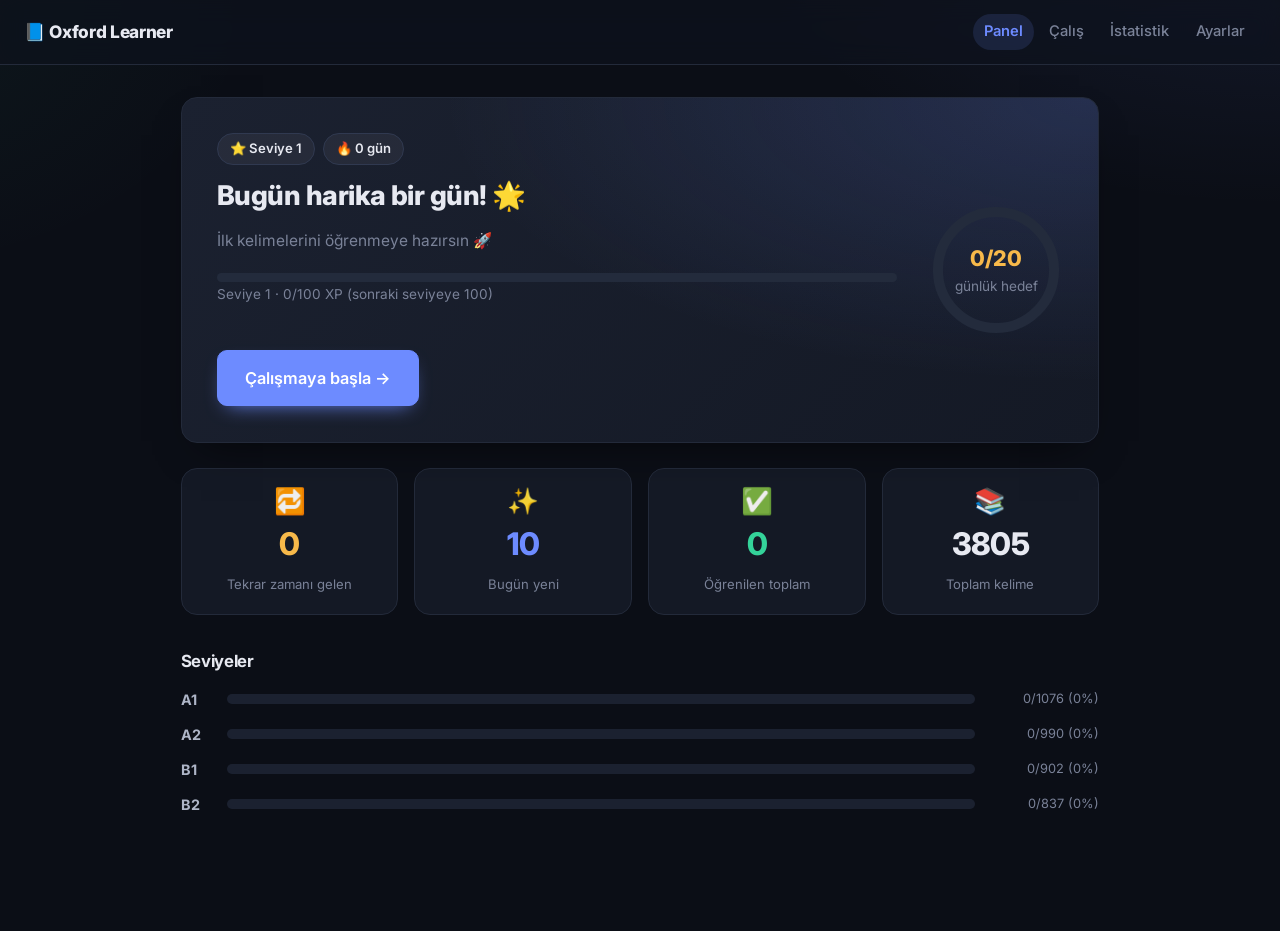
==== index.html @ 9ecc80e0 "Cohesive professional redesign (refined dark, modern minimal) - Unified design system: design tokens" ====
<!DOCTYPE html>
<html lang="tr">
<head>
  <meta charset="UTF-8" />
  <meta name="viewport" content="width=device-width, initial-scale=1.0" />
  <title>Oxford Learner — Dashboard</title>
  <link rel="preconnect" href="https://fonts.googleapis.com" />
  <link rel="preconnect" href="https://fonts.gstatic.com" crossorigin />
  <link href="https://fonts.googleapis.com/css2?family=Inter:wght@400;500;600;700;800&display=swap" rel="stylesheet" />
  <link rel="stylesheet" href="css/style.css" />
</head>
<body>
  <header class="topbar">
    <div class="brand">📘 Oxford Learner</div>
    <nav class="nav">
      <a href="index.html" class="active">Panel</a>
      <a href="study.html">Çalış</a>
      <a href="stats.html">İstatistik</a>
      <a href="settings.html">Ayarlar</a>
    </nav>
  </header>

  <main class="container">
    <section class="hero">
      <div class="hero-main">
        <div class="hero-chips">
          <span id="hero-level" class="hero-chip">⭐ Seviye 1</span>
          <span id="hero-streak" class="hero-chip">🔥 0 gün</span>
        </div>
        <h1 id="hero-title">Bugün harika bir gün! 🌟</h1>
        <p id="hero-sub" class="muted">Yükleniyor…</p>
        <div class="hero-xp">
          <div class="hero-xp-bar"><div id="hero-xp-fill" class="hero-xp-fill"></div></div>
          <span id="hero-xp-text" class="muted small"></span>
        </div>
        <a href="study.html" class="btn btn-primary btn-lg">Çalışmaya başla →</a>
      </div>

      <div class="hero-ring" title="Günlük hedef">
        <svg viewBox="0 0 120 120" class="ring-svg">
          <circle class="ring-bg" cx="60" cy="60" r="52"></circle>
          <circle id="ring-fg" class="ring-fg" cx="60" cy="60" r="52"></circle>
        </svg>
        <div class="ring-label">
          <span id="ring-pct">0%</span>
          <span class="muted small">günlük hedef</span>
        </div>
      </div>
    </section>

    <section class="cards">
      <div class="card stat">
        <div class="stat-icon">🔁</div>
        <div class="stat-num" id="due-count">–</div>
        <div class="stat-label">Tekrar zamanı gelen</div>
      </div>
      <div class="card stat">
        <div class="stat-icon">✨</div>
        <div class="stat-num" id="new-count">–</div>
        <div class="stat-label">Bugün yeni</div>
      </div>
      <div class="card stat">
        <div class="stat-icon">✅</div>
        <div class="stat-num" id="learned-count">–</div>
        <div class="stat-label">Öğrenilen toplam</div>
      </div>
      <div class="card stat">
        <div class="stat-icon">📚</div>
        <div class="stat-num" id="total-count">–</div>
        <div class="stat-label">Toplam kelime</div>
      </div>
    </section>

    <section class="levels">
      <h2>Seviyeler</h2>
      <div id="level-bars" class="level-bars"></div>
    </section>
  </main>

  <script src="js/storage.js"></script>
  <script src="js/sm2.js"></script>
  <script src="js/game.js"></script>
  <script src="js/app.js"></script>
  <script>
    document.addEventListener('DOMContentLoaded', () => App.initDashboard());
  </script>
</body>
</html>
---- css/style.css ----
/* =========================================================================
   Oxford Learner — Tasarım sistemi (rafine koyu, modern minimal)
   ========================================================================= */
:root {
  /* Zemin & yüzeyler */
  --bg: #0b0e16;
  --bg-soft: #0f131d;
  --surface: #141925;
  --surface-2: #1b2130;
  --surface-3: #232b3c;

  /* Çizgiler */
  --border: #232a3a;
  --border-strong: #303950;

  /* Metin */
  --text: #e7e9f1;
  --text-dim: #aeb5c7;
  --muted: #7a8298;

  /* Vurgu (tek ana renk) */
  --primary: #6d8bff;
  --primary-strong: #5a78f5;
  --primary-soft: rgba(109, 139, 255, .14);

  /* Semantik */
  --green: #34d39a;
  --green-soft: rgba(52, 211, 154, .13);
  --red: #f4677a;
  --red-soft: rgba(244, 103, 122, .13);
  --amber: #f7b94a;
  --amber-soft: rgba(247, 185, 74, .13);

  /* Şekil */
  --radius: 16px;
  --radius-sm: 10px;
  --radius-pill: 999px;

  /* Gölge */
  --shadow: 0 18px 40px -20px rgba(0, 0, 0, .65);
  --shadow-sm: 0 6px 18px -10px rgba(0, 0, 0, .5);

  /* Tipografi */
  --font: 'Inter', system-ui, -apple-system, "Segoe UI", Roboto, Helvetica, Arial, sans-serif;
}

/* ---- Reset & temel ---- */
* { box-sizing: border-box; }
html, body { margin: 0; padding: 0; }
html { -webkit-text-size-adjust: 100%; }
body {
  background:
    radial-gradient(900px 500px at 100% -10%, rgba(109, 139, 255, .10), transparent 60%),
    radial-gradient(700px 500px at -10% 0%, rgba(52, 211, 154, .05), transparent 55%),
    var(--bg);
  color: var(--text);
  font-family: var(--font);
  font-size: 15.5px;
  line-height: 1.6;
  -webkit-font-smoothing: antialiased;
  text-rendering: optimizeLegibility;
  min-height: 100vh;
}
h1, h2, h3 { letter-spacing: -.02em; line-height: 1.25; }
a { color: inherit; }
::selection { background: var(--primary-soft); }
:focus-visible { outline: none; box-shadow: 0 0 0 3px var(--primary-soft); border-radius: 8px; }

/* ---- Yardımcılar ---- */
.muted { color: var(--muted); }
.small { font-size: .85rem; }
.hidden { display: none !important; }

/* =========================================================================
   Üst bar / navigasyon
   ========================================================================= */
.topbar {
  display: flex; align-items: center; justify-content: space-between;
  padding: .85rem 1.5rem;
  background: rgba(15, 19, 29, .72);
  backdrop-filter: saturate(140%) blur(12px);
  -webkit-backdrop-filter: saturate(140%) blur(12px);
  border-bottom: 1px solid var(--border);
  position: sticky; top: 0; z-index: 20;
}
.brand { font-weight: 800; font-size: 1.08rem; letter-spacing: -.02em; }
.nav { display: flex; align-items: center; }
.nav a {
  color: var(--muted); text-decoration: none; font-size: .92rem; font-weight: 500;
  padding: .4rem .7rem; border-radius: var(--radius-pill); margin-left: .25rem;
  transition: color .15s, background .15s;
}
.nav a:hover { color: var(--text); background: var(--surface-2); }
.nav a.active { color: var(--primary); background: var(--primary-soft); font-weight: 600; }

/* =========================================================================
   Düzen
   ========================================================================= */
.container { max-width: 960px; margin: 0 auto; padding: 2rem 1.3rem 5rem; }
.container.narrow { max-width: 600px; }
.container > h1 { font-size: 1.7rem; font-weight: 800; margin: 0 0 1.4rem; }
.container > h1 + .muted { margin-top: -1rem; }

/* =========================================================================
   Butonlar
   ========================================================================= */
.btn {
  display: inline-flex; align-items: center; justify-content: center; gap: .4rem;
  cursor: pointer; border: 1px solid transparent; border-radius: var(--radius-sm);
  padding: .65rem 1.15rem; font-family: inherit; font-size: .92rem; font-weight: 600;
  background: var(--surface-2); color: var(--text); text-decoration: none;
  transition: transform .06s ease, background .15s, border-color .15s, box-shadow .15s;
}
.btn:hover { background: var(--surface-3); }
.btn:active { transform: translateY(1px); }
.btn-primary {
  background: var(--primary); color: #fff; border-color: var(--primary);
  box-shadow: 0 8px 20px -10px var(--primary);
}
.btn-primary:hover { background: var(--primary-strong); border-color: var(--primary-strong); }
.btn-lg { padding: .9rem 1.7rem; font-size: 1.02rem; margin-top: 1.3rem; }
.btn-ghost { background: transparent; border-color: var(--border-strong); color: var(--text-dim); }
.btn-ghost:hover { background: var(--surface-2); color: var(--text); }
.btn-danger { background: var(--red); color: #fff; border-color: var(--red); }
.btn-danger:hover { filter: brightness(1.05); }

/* =========================================================================
   Kartlar / istatistik kutuları
   ========================================================================= */
.cards { display: grid; grid-template-columns: repeat(4, 1fr); gap: 1rem; margin-bottom: 2.2rem; }
.card {
  background: var(--surface); border: 1px solid var(--border);
  border-radius: var(--radius); padding: 1.2rem;
}
.stat { text-align: center; transition: transform .14s ease, border-color .15s, box-shadow .15s; }
.stat:hover { transform: translateY(-3px); border-color: var(--border-strong); box-shadow: var(--shadow-sm); }
.stat-icon { font-size: 1.6rem; line-height: 1; margin-bottom: .4rem; opacity: .95; }
.stat-num { font-size: 1.95rem; font-weight: 800; color: var(--primary); letter-spacing: -.02em; }
.stat-label { color: var(--muted); font-size: .82rem; margin-top: .25rem; }
#due-count { color: var(--amber); }
#new-count { color: var(--primary); }
#learned-count { color: var(--green); }
#total-count { color: var(--text); }

/* =========================================================================
   Hero (panel üstü)
   ========================================================================= */
.hero {
  position: relative; overflow: hidden;
  background:
    radial-gradient(130% 150% at 100% 0%, rgba(109, 139, 255, .18), transparent 55%),
    linear-gradient(135deg, var(--surface-2), var(--surface));
  border: 1px solid var(--border);
  border-radius: var(--radius);
  padding: 2.2rem; margin-bottom: 1.6rem;
  box-shadow: var(--shadow);
  display: flex; align-items: center; gap: 2rem; flex-wrap: wrap;
}
.hero-main { flex: 1; min-width: 240px; }
.hero h1 { margin: 0 0 .45rem; font-size: 1.7rem; font-weight: 800; }
.hero-chips { display: flex; gap: .5rem; margin-bottom: .9rem; }
.hero-chip {
  background: rgba(255, 255, 255, .05); border: 1px solid var(--border-strong);
  padding: .28rem .75rem; border-radius: var(--radius-pill);
  font-size: .82rem; font-weight: 600;
}

/* XP ilerleme çubuğu */
.hero-xp { margin: 1.2rem 0 1.4rem; }
.hero-xp-bar { height: 9px; background: var(--surface-3); border-radius: var(--radius-pill); overflow: hidden; }
.hero-xp-fill {
  height: 100%; width: 0; border-radius: var(--radius-pill);
  background: linear-gradient(90deg, var(--primary), #9db3ff);
  transition: width .6s ease;
}
.hero-xp-text { display: block; margin-top: .45rem; }

/* Günlük hedef halkası */
.hero-ring { position: relative; width: 134px; height: 134px; flex: none; }
.ring-svg { width: 100%; height: 100%; transform: rotate(-90deg); }
.ring-bg { fill: none; stroke: var(--surface-3); stroke-width: 9; }
.ring-fg {
  fill: none; stroke: var(--amber); stroke-width: 9; stroke-linecap: round;
  transition: stroke-dashoffset .7s ease;
}
.ring-label {
  position: absolute; inset: 0; display: flex; flex-direction: column;
  align-items: center; justify-content: center; gap: .05rem;
}
#ring-pct { font-size: 1.35rem; font-weight: 800; color: var(--amber); }

/* =========================================================================
   Seviye çubukları (dashboard + stats)
   ========================================================================= */
.levels { margin-bottom: 2.2rem; }
.levels h2 { font-size: 1.05rem; font-weight: 700; margin: 0 0 1rem; }
.level-bars { display: flex; flex-direction: column; gap: .75rem; }
.level-row { display: flex; align-items: center; gap: .9rem; }
.level-tag { width: 32px; font-weight: 700; color: var(--text-dim); font-size: .9rem; }
.level-track { flex: 1; height: 10px; background: var(--surface-2); border-radius: var(--radius-pill); overflow: hidden; }
.level-fill { height: 100%; background: linear-gradient(90deg, var(--primary), #9db3ff); border-radius: var(--radius-pill); transition: width .5s ease; }
.level-val { width: 110px; text-align: right; color: var(--muted); font-size: .8rem; }

/* Geçmiş grafiği */
.history-chart { display: flex; align-items: flex-end; gap: 6px; height: 140px; }
.hist-bar { flex: 1; background: linear-gradient(180deg, var(--primary), var(--primary-strong)); border-radius: 5px 5px 0 0; min-height: 4px; opacity: .8; transition: opacity .15s; }
.hist-bar:hover { opacity: 1; }

/* =========================================================================
   Panel (çalışma & sonuç ekranları)
   ========================================================================= */
.panel {
  background: var(--surface); border: 1px solid var(--border);
  border-radius: var(--radius); padding: 2.2rem; box-shadow: var(--shadow);
  text-align: center;
}
.panel h2 { font-size: 1.3rem; font-weight: 800; }
.badge {
  display: inline-block; background: var(--primary-soft); color: var(--primary);
  padding: .2rem .7rem; border-radius: var(--radius-pill); font-size: .76rem;
  font-weight: 700; letter-spacing: .02em; margin-bottom: 1.1rem;
}

/* Kelime kartı tipografisi */
.word { font-size: 2.5rem; font-weight: 800; letter-spacing: -.02em; }
.phon { color: var(--muted); font-size: 1.1rem; margin: .25rem 0; }
.pos { color: var(--amber); font-style: italic; margin-bottom: 1rem; }

.actions { margin-top: 1.6rem; display: flex; gap: .7rem; justify-content: center; flex-wrap: wrap; }

/* =========================================================================
   Çalışma: mod seçimi
   ========================================================================= */
.mode-grid { display: grid; grid-template-columns: repeat(2, 1fr); gap: 1rem; margin-top: 1.6rem; }
.mode-card {
  display: flex; flex-direction: column; align-items: center; gap: .4rem;
  background: var(--surface-2); border: 1px solid var(--border); color: var(--text);
  border-radius: var(--radius); padding: 1.5rem 1rem; cursor: pointer; font-family: inherit;
  transition: transform .1s ease, border-color .15s, background .15s, box-shadow .15s;
}
.mode-card:hover {
  border-color: var(--primary); background: var(--surface-3);
  transform: translateY(-3px); box-shadow: var(--shadow-sm);
}
.mode-icon { font-size: 2rem; }
.mode-name { font-weight: 700; font-size: 1.05rem; }
.mode-desc { color: var(--muted); font-size: .82rem; text-align: center; }

/* =========================================================================
   Çalışma: oturum üst bilgisi + ilerleme
   ========================================================================= */
.study { max-width: 660px; }
.progress-wrap { margin-bottom: 1.4rem; }
.session-top { display: flex; justify-content: space-between; align-items: center; margin-bottom: .55rem; }
.xp-tag { color: var(--amber); font-weight: 700; font-size: .9rem; }
.exit-btn {
  background: transparent; border: 1px solid var(--border-strong); color: var(--muted);
  padding: .35rem .8rem; border-radius: var(--radius-pill); font-family: inherit;
  font-size: .82rem; font-weight: 600; cursor: pointer; transition: color .15s, border-color .15s;
}
.exit-btn:hover { color: var(--red); border-color: var(--red); }
.progress-bar { height: 8px; background: var(--surface-2); border-radius: var(--radius-pill); overflow: hidden; }
.progress-fill { height: 100%; width: 0; background: linear-gradient(90deg, var(--green), #6ee7b7); transition: width .35s ease; }
#session-meta { margin-top: .45rem; text-align: right; }

.goal-banner {
  background: var(--green-soft); border: 1px solid var(--green); color: var(--text);
  padding: .75rem 1rem; border-radius: var(--radius-sm); margin-bottom: 1rem;
  text-align: center; font-weight: 600; font-size: .9rem;
}
.audio-btn { margin-bottom: 1.1rem; }

/* =========================================================================
   Çalışma: çoktan seçmeli & yazarak
   ========================================================================= */
.q-prompt { font-size: 1.25rem; font-weight: 600; margin-bottom: 1.5rem; white-space: pre-line; }
.options { display: grid; gap: .65rem; }
.option {
  display: flex; align-items: center; gap: .1rem;
  background: var(--surface-2); border: 1px solid var(--border); color: var(--text);
  padding: .9rem 1rem; border-radius: var(--radius-sm); cursor: pointer; text-align: left;
  font-family: inherit; font-size: .96rem; transition: background .15s, border-color .15s, transform .06s;
}
.option:hover { background: var(--surface-3); border-color: var(--primary); }
.option:active { transform: translateY(1px); }
.option.correct { background: var(--green-soft); border-color: var(--green); }
.option.wrong { background: var(--red-soft); border-color: var(--red); }
.option:disabled { cursor: default; }
.opt-num {
  display: inline-flex; align-items: center; justify-content: center;
  width: 1.55rem; height: 1.55rem; margin-right: .65rem; flex: none;
  background: var(--surface); border: 1px solid var(--border-strong); border-radius: 7px;
  font-size: .78rem; font-weight: 700; color: var(--muted);
}
.option.correct .opt-num { border-color: var(--green); color: var(--green); }
.option.wrong .opt-num { border-color: var(--red); color: var(--red); }

.q-input {
  width: 100%; padding: .9rem 1rem; border-radius: var(--radius-sm);
  border: 1px solid var(--border-strong); background: var(--surface-2); color: var(--text);
  font-family: inherit; font-size: 1rem; margin-bottom: 1rem;
}
.q-input:focus { outline: none; border-color: var(--primary); box-shadow: 0 0 0 3px var(--primary-soft); }

.feedback { margin-top: 1.3rem; padding: 1.1rem; border-radius: var(--radius-sm); text-align: left; }
.feedback.ok { background: var(--green-soft); border: 1px solid var(--green); }
.feedback.no { background: var(--red-soft); border: 1px solid var(--red); }
.feedback .ai { margin-top: .7rem; line-height: 1.75; }
.feedback .ai .example,
.feedback .example { color: var(--muted); font-style: italic; }

/* =========================================================================
   Çalışma: eşleştirme (sürükle-bağla)
   ========================================================================= */
.match-area { position: relative; margin-top: .5rem; touch-action: none; }
.match-lines { position: absolute; inset: 0; width: 100%; height: 100%; pointer-events: none; z-index: 2; overflow: visible; }
.match-line { stroke-width: 3; stroke-linecap: round; }
.match-line.temp { stroke: var(--primary); stroke-dasharray: 6 5; }
.match-line.done { stroke: var(--green); }
.match-grid { display: grid; grid-template-columns: 1fr 1fr; gap: 2.6rem; position: relative; z-index: 1; }
.match-col { display: flex; flex-direction: column; gap: .65rem; }
.match-item {
  background: var(--surface-2); border: 1px solid var(--border); color: var(--text);
  padding: .85rem; border-radius: var(--radius-sm); cursor: grab; font-size: .94rem;
  text-align: center; user-select: none; touch-action: none;
  transition: background .15s, border-color .15s, transform .08s;
}
.match-item:hover { border-color: var(--primary); }
.match-item.selected { border-color: var(--primary); background: var(--surface-3); transform: scale(1.03); }
.match-item.paired { background: var(--green-soft); border-color: var(--green); cursor: default; }
.match-item.shake-wrong { border-color: var(--red); background: var(--red-soft); animation: shake .4s; }
@keyframes shake {
  0%, 100% { transform: translateX(0); }
  25% { transform: translateX(-5px); }
  75% { transform: translateX(5px); }
}

/* =========================================================================
   Oturum sonu + rozetler
   ========================================================================= */
.done-xp { font-size: 1.35rem; font-weight: 800; color: var(--amber); margin: .9rem 0; }
.badge-row { display: flex; flex-direction: column; align-items: center; gap: .5rem; margin: 1.1rem 0; }
.badge-chip {
  background: var(--amber-soft); border: 1px solid var(--amber); color: var(--text);
  padding: .35rem .9rem; border-radius: var(--radius-pill); font-weight: 600;
}

/* İstatistik: XP başlığı */
.xp-hero {
  background:
    radial-gradient(130% 150% at 100% 0%, rgba(247, 185, 74, .14), transparent 55%),
    linear-gradient(135deg, var(--surface-2), var(--surface));
  border: 1px solid var(--border); border-radius: var(--radius);
  padding: 1.5rem; margin-bottom: 1.6rem; box-shadow: var(--shadow);
}
.xp-hero-top { display: flex; justify-content: space-between; align-items: baseline; margin-bottom: .65rem; }
.xp-level { font-size: 1.45rem; font-weight: 800; color: var(--amber); }
.xp-bar { height: 11px; background: var(--surface-3); border-radius: var(--radius-pill); overflow: hidden; }
.xp-fill { height: 100%; width: 0; background: linear-gradient(90deg, var(--amber), #ffd584); border-radius: var(--radius-pill); transition: width .6s ease; }

/* Rozet ızgarası */
.badge-grid { display: grid; grid-template-columns: repeat(auto-fill, minmax(146px, 1fr)); gap: .85rem; }
.badge-tile {
  display: flex; flex-direction: column; align-items: center; gap: .3rem; text-align: center;
  background: var(--surface); border: 1px solid var(--border); border-radius: var(--radius);
  padding: 1.1rem .7rem; transition: transform .14s ease, border-color .15s;
}
.badge-tile.earned { border-color: var(--amber); background: var(--amber-soft); }
.badge-tile.earned:hover { transform: translateY(-3px); }
.badge-tile.locked { opacity: .45; }
.badge-tile-icon { font-size: 1.9rem; }
.badge-tile-name { font-weight: 700; font-size: .88rem; }
.badge-tile-desc { color: var(--muted); font-size: .73rem; line-height: 1.4; }

/* =========================================================================
   Formlar (ayarlar)
   ========================================================================= */
.form-group { margin-bottom: 1.4rem; }
.form-group > label { display: block; margin-bottom: .45rem; font-weight: 600; }
.form-group input[type="number"],
.form-group input[type="text"],
.form-group input[type="password"],
.form-group select {
  width: 100%; padding: .75rem .95rem; border-radius: var(--radius-sm);
  border: 1px solid var(--border-strong); background: var(--surface-2); color: var(--text);
  font-family: inherit; font-size: 1rem;
}
.form-group input:focus,
.form-group select:focus { outline: none; border-color: var(--primary); box-shadow: 0 0 0 3px var(--primary-soft); }
.checks { display: flex; gap: 1rem; flex-wrap: wrap; }
.checks label {
  display: inline-flex; align-items: center; gap: .4rem; font-weight: 500;
  background: var(--surface-2); border: 1px solid var(--border); padding: .5rem .9rem;
  border-radius: var(--radius-pill); cursor: pointer; transition: border-color .15s;
}
.checks label:hover { border-color: var(--border-strong); }
.checks input { accent-color: var(--primary); }
hr { border: none; border-top: 1px solid var(--border); margin: 2rem 0; }

/* =========================================================================
   Duyarlı (mobil)
   ========================================================================= */
@media (max-width: 720px) {
  body { font-size: 15px; }
  .topbar { flex-wrap: wrap; gap: .4rem .2rem; padding: .7rem 1rem; }
  .brand { font-size: 1rem; }
  .nav { flex-wrap: wrap; }
  .nav a { margin-left: 0; margin-right: .15rem; padding: .35rem .6rem; font-size: .88rem; }

  .container { padding: 1.4rem .95rem 3.5rem; }
  .container > h1 { font-size: 1.45rem; }
  .panel { padding: 1.4rem 1.15rem; }

  .hero { padding: 1.5rem 1.3rem; justify-content: center; gap: 1.3rem; }
  .hero h1 { font-size: 1.4rem; }
  .hero-ring { width: 114px; height: 114px; }

  .cards { grid-template-columns: repeat(2, 1fr); gap: .75rem; }
  .card { padding: 1rem; }
  .stat-num { font-size: 1.6rem; }

  .mode-grid { grid-template-columns: 1fr; gap: .75rem; }
  .mode-card { flex-direction: row; gap: .9rem; text-align: left; padding: 1.1rem; }
  .mode-icon { font-size: 1.7rem; }
  .mode-desc { text-align: left; }

  .word { font-size: 2.1rem; }
  .q-prompt { font-size: 1.12rem; }

  .match-grid { gap: 1.6rem; }
  .match-item { padding: .8rem .55rem; font-size: .9rem; }

  .badge-grid { grid-template-columns: repeat(auto-fill, minmax(118px, 1fr)); gap: .65rem; }
  .xp-hero { padding: 1.2rem; }
  .xp-level { font-size: 1.25rem; }

  .btn-lg { width: 100%; }
}

@media (max-width: 400px) {
  .cards { grid-template-columns: 1fr; }
  .word { font-size: 1.8rem; }
  .match-grid { gap: 1.1rem; }
}
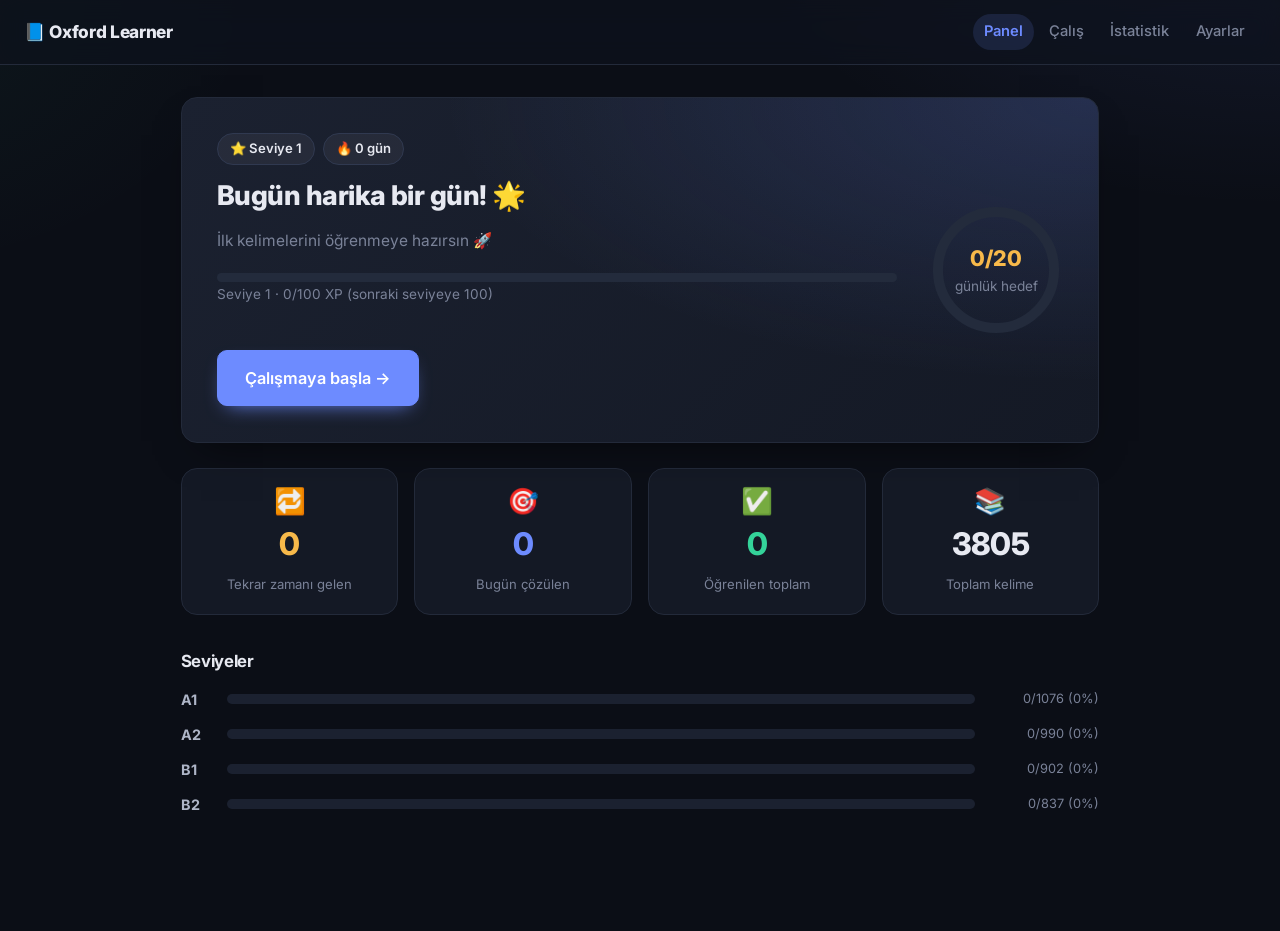
==== commit 73f976d2: "Rework settings: drop daily new-word limit, add sections + pronunciation - Remove the daily new-word" ====
--- a/index.html
+++ b/index.html
@@ -55,9 +55,9 @@
         <div class="stat-label">Tekrar zamanı gelen</div>
       </div>
       <div class="card stat">
-        <div class="stat-icon">✨</div>
-        <div class="stat-num" id="new-count">–</div>
-        <div class="stat-label">Bugün yeni</div>
+        <div class="stat-icon">🎯</div>
+        <div class="stat-num" id="today-count">–</div>
+        <div class="stat-label">Bugün çözülen</div>
       </div>
       <div class="card stat">
         <div class="stat-icon">✅</div>
--- a/css/style.css
+++ b/css/style.css
@@ -138,7 +138,7 @@
 .stat-num { font-size: 1.95rem; font-weight: 800; color: var(--primary); letter-spacing: -.02em; }
 .stat-label { color: var(--muted); font-size: .82rem; margin-top: .25rem; }
 #due-count { color: var(--amber); }
-#new-count { color: var(--primary); }
+#today-count { color: var(--primary); }
 #learned-count { color: var(--green); }
 #total-count { color: var(--text); }
 
@@ -397,6 +397,18 @@
 .checks input { accent-color: var(--primary); }
 hr { border: none; border-top: 1px solid var(--border); margin: 2rem 0; }
 
+/* Ayar bölümleri (kart gruplar) */
+.settings-group {
+  background: var(--surface); border: 1px solid var(--border);
+  border-radius: var(--radius); padding: 1.5rem; margin-bottom: 1.3rem;
+}
+.settings-group h2 { font-size: 1.05rem; font-weight: 700; margin: 0 0 1.2rem; }
+.settings-group .form-group:last-child { margin-bottom: 0; }
+.form-group label.switch-label {
+  display: inline-flex; align-items: center; gap: .6rem; font-weight: 500; cursor: pointer;
+}
+.form-group label.switch-label input { width: 18px; height: 18px; accent-color: var(--primary); flex: none; }
+
 /* =========================================================================
    Duyarlı (mobil)
    ========================================================================= */
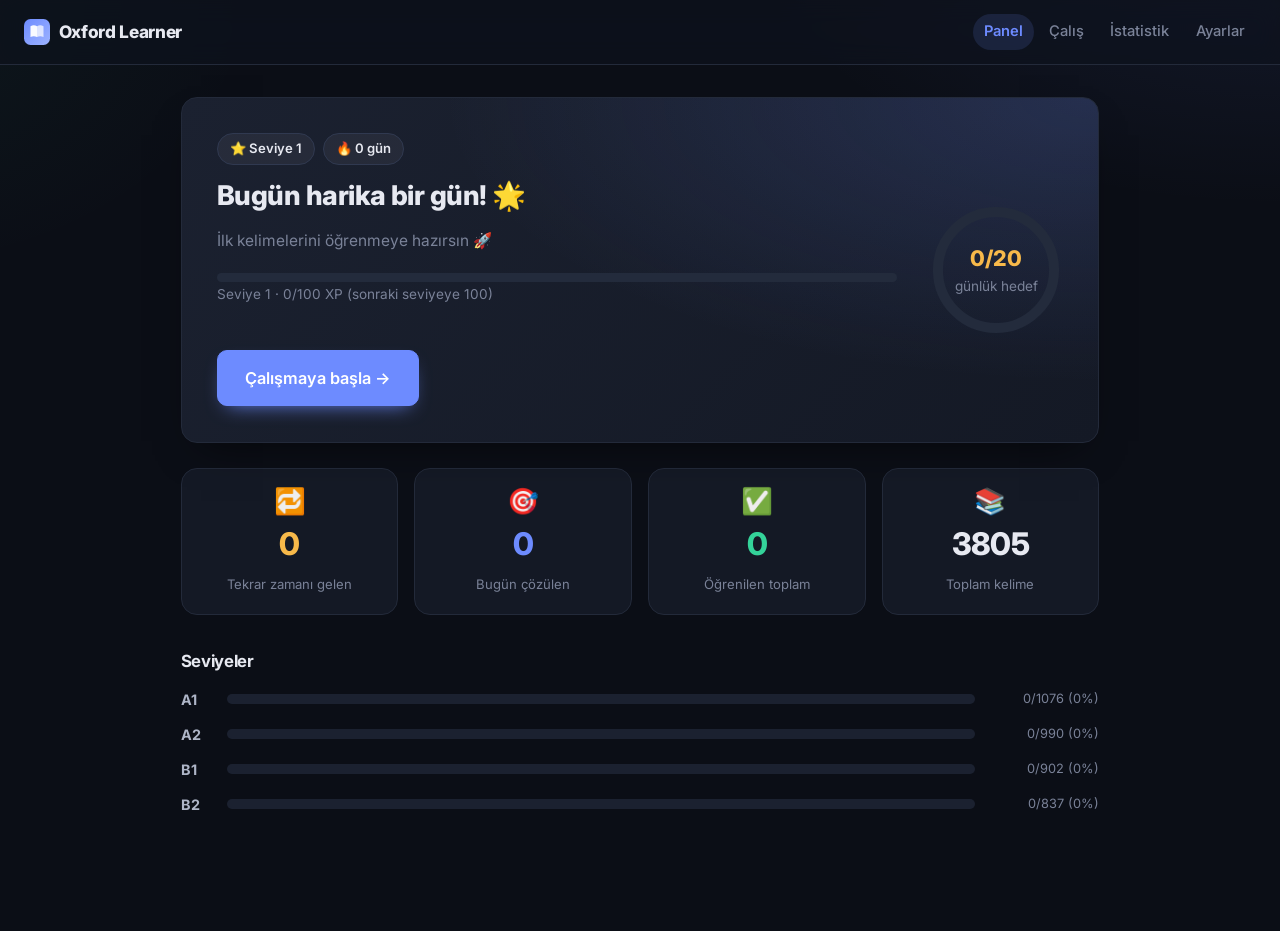
==== commit 3416bb40: "Add Hız Turu arcade mode + professional logo Game-based learning: - New "Hız Turu" timed mode: 8s co" ====
--- a/index.html
+++ b/index.html
@@ -11,7 +11,17 @@
 </head>
 <body>
   <header class="topbar">
-    <div class="brand">📘 Oxford Learner</div>
+    <div class="brand">
+      <svg class="brand-mark" viewBox="0 0 36 36" aria-hidden="true">
+        <rect width="36" height="36" rx="9" fill="url(#bm)" />
+        <path d="M18 10c-3-1.6-6-1.6-9 0v15c3-1.6 6-1.6 9 0V10z" fill="#fff" opacity=".95" />
+        <path d="M18 10c3-1.6 6-1.6 9 0v15c-3-1.6-6-1.6-9 0V10z" fill="#fff" opacity=".72" />
+        <defs><linearGradient id="bm" x1="0" y1="0" x2="1" y2="1">
+          <stop offset="0" stop-color="#6d8bff" /><stop offset="1" stop-color="#9db3ff" />
+        </linearGradient></defs>
+      </svg>
+      <span>Oxford Learner</span>
+    </div>
     <nav class="nav">
       <a href="index.html" class="active">Panel</a>
       <a href="study.html">Çalış</a>
--- a/css/style.css
+++ b/css/style.css
@@ -266,8 +266,10 @@
 .goal-banner {
   background: var(--green-soft); border: 1px solid var(--green); color: var(--text);
   padding: .75rem 1rem; border-radius: var(--radius-sm); margin-bottom: 1rem;
-  text-align: center; font-weight: 600; font-size: .9rem;
-}
+  text-align: center; font-weight: 600; font-size: .9rem; cursor: pointer;
+  animation: bannerIn .3s ease;
+}
+@keyframes bannerIn { from { opacity: 0; transform: translateY(-8px); } to { opacity: 1; transform: translateY(0); } }
 .audio-btn { margin-bottom: 1.1rem; }
 
 /* =========================================================================
@@ -302,12 +304,54 @@
 }
 .q-input:focus { outline: none; border-color: var(--primary); box-shadow: 0 0 0 3px var(--primary-soft); }
 
+/* Kelime dizme (harf taşları) */
+.scramble-slots {
+  display: flex; flex-wrap: wrap; gap: .4rem; justify-content: center;
+  min-height: 3.2rem; margin-bottom: 1.4rem;
+}
+.scramble-slot {
+  width: 2.7rem; height: 3rem; border: 2px dashed var(--border-strong); border-radius: 10px;
+  display: flex; align-items: center; justify-content: center;
+  font-size: 1.35rem; font-weight: 800;
+}
+.scramble-slot.filled {
+  border-style: solid; border-color: var(--primary); background: var(--surface-2);
+  cursor: pointer;
+}
+.scramble-pool { display: flex; flex-wrap: wrap; gap: .5rem; justify-content: center; }
+.scramble-tile {
+  width: 2.9rem; height: 3.1rem; border: 1px solid var(--border-strong); border-radius: 10px;
+  background: var(--surface-2); color: var(--text); font-family: inherit;
+  font-size: 1.35rem; font-weight: 800; cursor: pointer;
+  transition: transform .08s, background .15s, opacity .15s;
+}
+.scramble-tile:hover { background: var(--surface-3); }
+.scramble-tile:active { transform: translateY(1px); }
+.scramble-tile.used { opacity: .2; pointer-events: none; }
+
 .feedback { margin-top: 1.3rem; padding: 1.1rem; border-radius: var(--radius-sm); text-align: left; }
 .feedback.ok { background: var(--green-soft); border: 1px solid var(--green); }
 .feedback.no { background: var(--red-soft); border: 1px solid var(--red); }
 .feedback .ai { margin-top: .7rem; line-height: 1.75; }
 .feedback .ai .example,
 .feedback .example { color: var(--muted); font-style: italic; }
+.ai-word { display: flex; align-items: center; gap: .55rem; flex-wrap: wrap; margin-bottom: .35rem; }
+.ai-word > strong { font-size: 1.08rem; }
+
+/* Okunuş dinleme butonu */
+.speak-btn {
+  display: inline-flex; align-items: center; justify-content: center;
+  width: 2rem; height: 2rem; padding: 0; flex: none;
+  border: 1px solid var(--border-strong); border-radius: 8px;
+  background: var(--surface-2); color: var(--text); cursor: pointer; font-size: .95rem;
+  transition: background .15s, border-color .15s, transform .08s;
+}
+.speak-btn:hover { background: var(--surface-3); border-color: var(--primary); }
+.speak-btn:active { transform: translateY(1px); }
+
+/* Eşleştirmede dokununca okunan kelime taşı */
+.match-item.speakable { cursor: pointer; }
+.tile-speak { opacity: .7; font-size: .9em; }
 
 /* =========================================================================
    Çalışma: eşleştirme (sürükle-bağla)
@@ -410,6 +454,39 @@
 .form-group label.switch-label input { width: 18px; height: 18px; accent-color: var(--primary); flex: none; }
 
 /* =========================================================================
+   Hız Turu (arcade) — HUD, kalpler, timer, combo
+   ========================================================================= */
+.game-hud { position: relative; margin-bottom: 1.3rem; }
+.hud-row { display: flex; align-items: center; justify-content: space-between; margin-bottom: .55rem; }
+.hud-hearts { font-size: 1.15rem; letter-spacing: 3px; }
+.hud-combo { color: var(--amber); font-weight: 800; font-size: .95rem; min-width: 60px; text-align: center; }
+.hud-score { font-weight: 800; font-size: 1.3rem; color: var(--primary); letter-spacing: -.02em; }
+.hud-timer { height: 8px; background: var(--surface-2); border-radius: var(--radius-pill); overflow: hidden; }
+.hud-timer-bar {
+  height: 100%; width: 100%; border-radius: var(--radius-pill);
+  background: linear-gradient(90deg, var(--red), var(--amber) 45%, var(--green));
+}
+.score-pop {
+  position: absolute; right: .4rem; top: 1.9rem; pointer-events: none;
+  color: var(--green); font-weight: 800; font-size: 1.15rem;
+  animation: scorePop .75s ease forwards;
+}
+@keyframes scorePop {
+  0% { opacity: 0; transform: translateY(8px) scale(.8); }
+  20% { opacity: 1; transform: translateY(0) scale(1.12); }
+  100% { opacity: 0; transform: translateY(-24px) scale(1); }
+}
+.mode-card-game { border-color: rgba(247, 185, 74, .4); }
+.mode-card-game:hover { border-color: var(--amber); }
+.mode-card-game .mode-name { color: var(--amber); }
+
+/* =========================================================================
+   Marka logosu
+   ========================================================================= */
+.brand { display: flex; align-items: center; gap: .55rem; }
+.brand-mark { width: 26px; height: 26px; flex: none; }
+
+/* =========================================================================
    Duyarlı (mobil)
    ========================================================================= */
 @media (max-width: 720px) {
@@ -447,6 +524,20 @@
   .xp-level { font-size: 1.25rem; }
 
   .btn-lg { width: 100%; }
+
+  /* Mobilde "Devam" butonu ekranın altına sabit — başparmakla tek dokunuş,
+     içeriğe uzanmaya / kaydırmaya gerek yok */
+  .btn-next:not(.hidden) {
+    position: fixed; left: 14px; right: 14px;
+    bottom: calc(14px + env(safe-area-inset-bottom, 0px));
+    width: auto; justify-content: center; z-index: 40; margin: 0;
+    padding: 1.05rem; font-size: 1.06rem; border-radius: 14px;
+    box-shadow: 0 14px 34px -8px rgba(0, 0, 0, .7);
+    animation: nextRise .22s ease;
+  }
+  @keyframes nextRise { from { transform: translateY(40px); opacity: 0; } to { transform: translateY(0); opacity: 1; } }
+  /* sabit buton son satırı örtmesin */
+  .container.study { padding-bottom: 6.5rem; }
 }
 
 @media (max-width: 400px) {
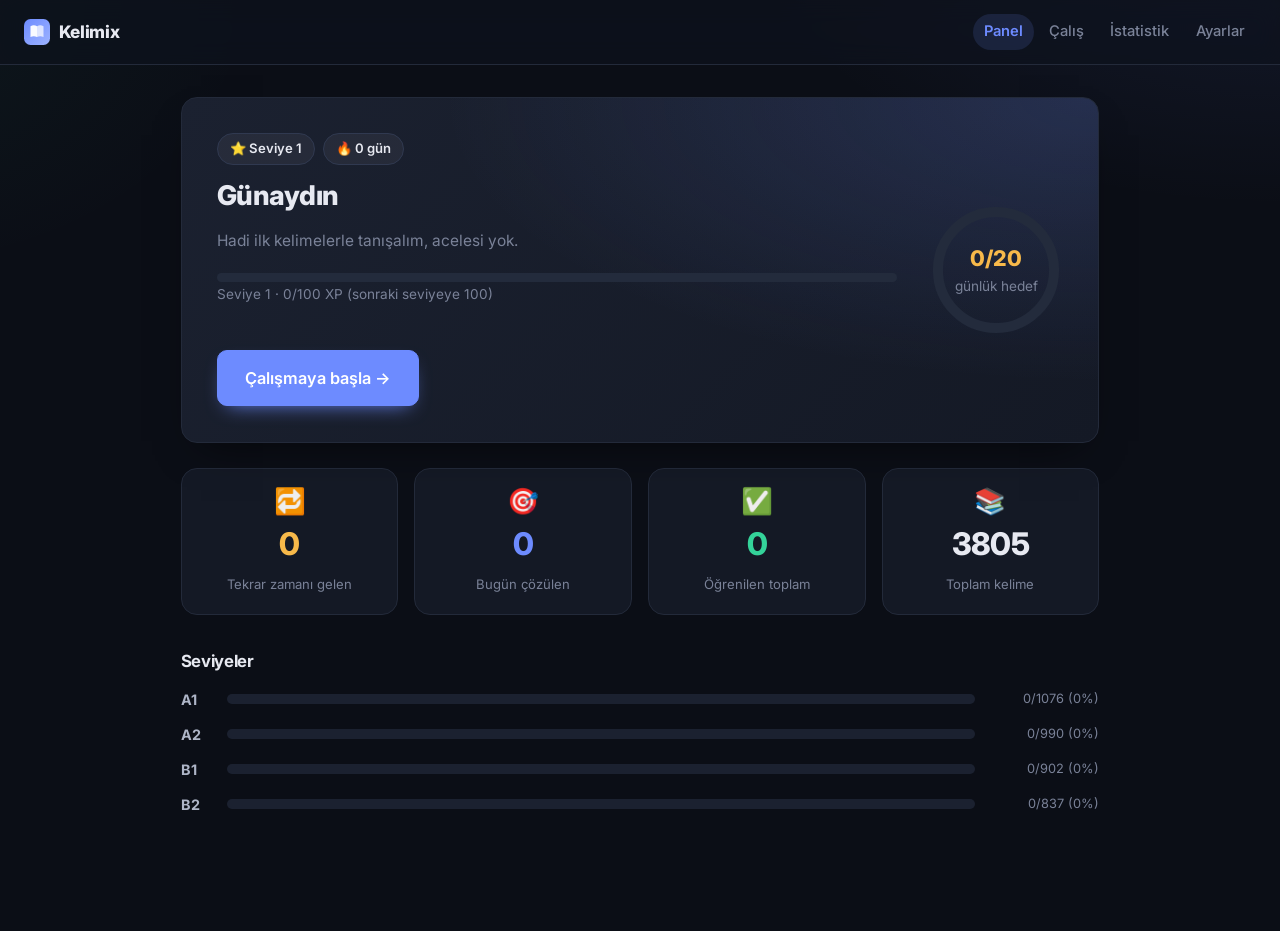
==== commit 435f9b38: "Rebrand to Kelimix; humanize motivational copy - Rename brand to "Kelimix" across all pages, titles," ====
--- a/index.html
+++ b/index.html
@@ -3,7 +3,7 @@
 <head>
   <meta charset="UTF-8" />
   <meta name="viewport" content="width=device-width, initial-scale=1.0" />
-  <title>Oxford Learner — Dashboard</title>
+  <title>Kelimix — Panel</title>
   <link rel="preconnect" href="https://fonts.googleapis.com" />
   <link rel="preconnect" href="https://fonts.gstatic.com" crossorigin />
   <link href="https://fonts.googleapis.com/css2?family=Inter:wght@400;500;600;700;800&display=swap" rel="stylesheet" />
@@ -20,7 +20,7 @@
           <stop offset="0" stop-color="#6d8bff" /><stop offset="1" stop-color="#9db3ff" />
         </linearGradient></defs>
       </svg>
-      <span>Oxford Learner</span>
+      <span>Kelimix</span>
     </div>
     <nav class="nav">
       <a href="index.html" class="active">Panel</a>
@@ -37,7 +37,7 @@
           <span id="hero-level" class="hero-chip">⭐ Seviye 1</span>
           <span id="hero-streak" class="hero-chip">🔥 0 gün</span>
         </div>
-        <h1 id="hero-title">Bugün harika bir gün! 🌟</h1>
+        <h1 id="hero-title">Selam 👋</h1>
         <p id="hero-sub" class="muted">Yükleniyor…</p>
         <div class="hero-xp">
           <div class="hero-xp-bar"><div id="hero-xp-fill" class="hero-xp-fill"></div></div>
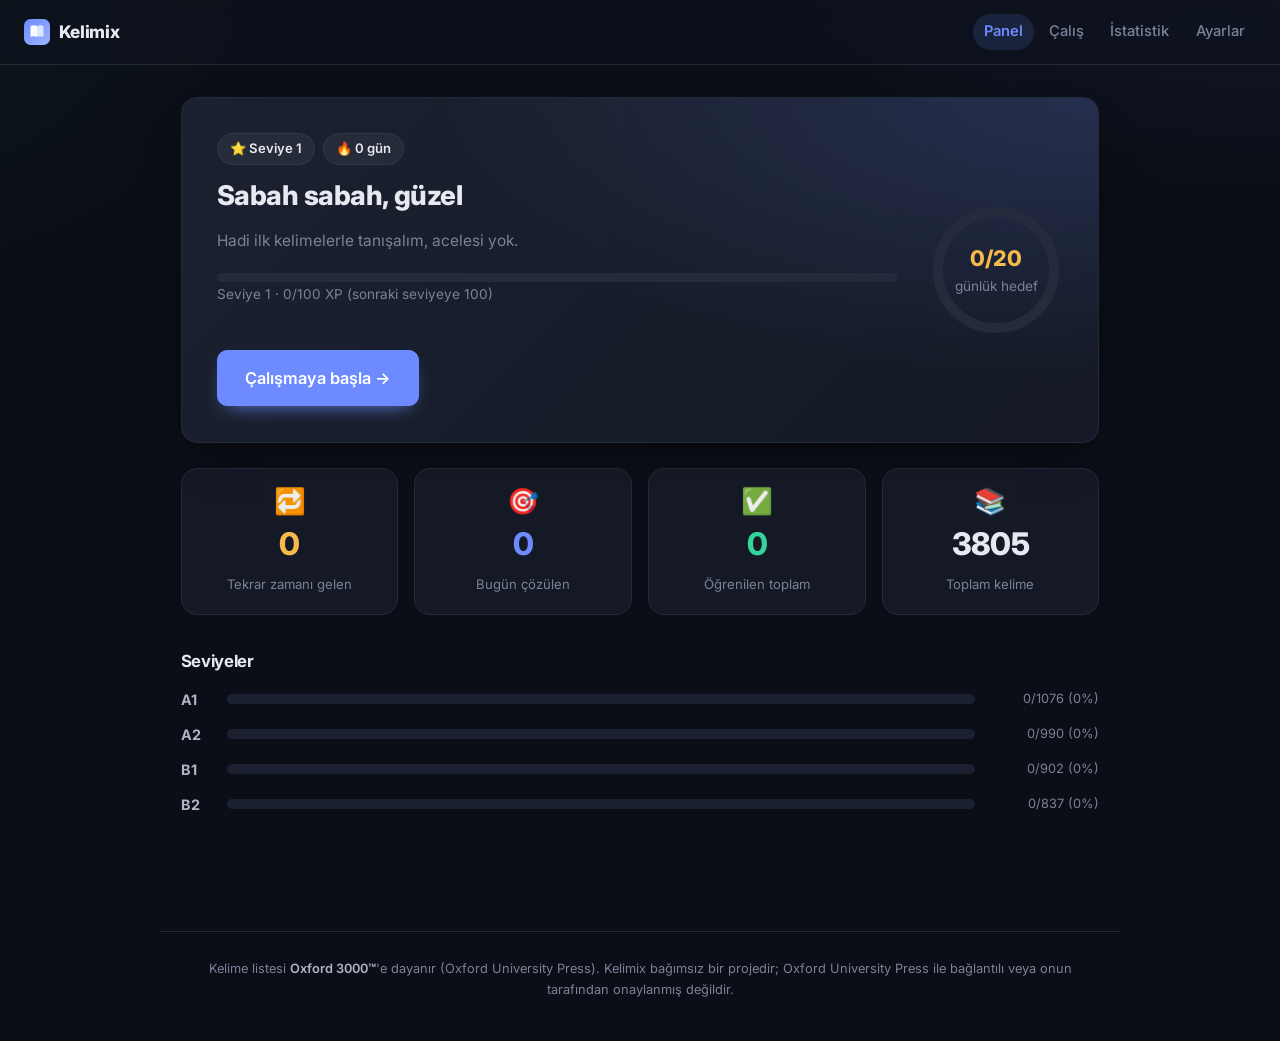
==== commit 4163bd05: "Add Oxford 3000 attribution footer Subtle footer on every page crediting the Oxford 3000 word list (" ====
--- a/index.html
+++ b/index.html
@@ -87,6 +87,11 @@
     </section>
   </main>
 
+  <footer class="site-footer">
+    Kelime listesi <strong>Oxford 3000™</strong>'e dayanır (Oxford University Press).
+    Kelimix bağımsız bir projedir; Oxford University Press ile bağlantılı veya onun tarafından onaylanmış değildir.
+  </footer>
+
   <script src="js/storage.js"></script>
   <script src="js/sm2.js"></script>
   <script src="js/game.js"></script>
--- a/css/style.css
+++ b/css/style.css
@@ -487,6 +487,16 @@
 .brand-mark { width: 26px; height: 26px; flex: none; }
 
 /* =========================================================================
+   Footer (kaynak / atıf)
+   ========================================================================= */
+.site-footer {
+  max-width: 960px; margin: 0 auto; padding: 1.6rem 1.3rem 2.6rem;
+  border-top: 1px solid var(--border);
+  color: var(--muted); font-size: .8rem; line-height: 1.65; text-align: center;
+}
+.site-footer strong { color: var(--text-dim); font-weight: 600; }
+
+/* =========================================================================
    Duyarlı (mobil)
    ========================================================================= */
 @media (max-width: 720px) {
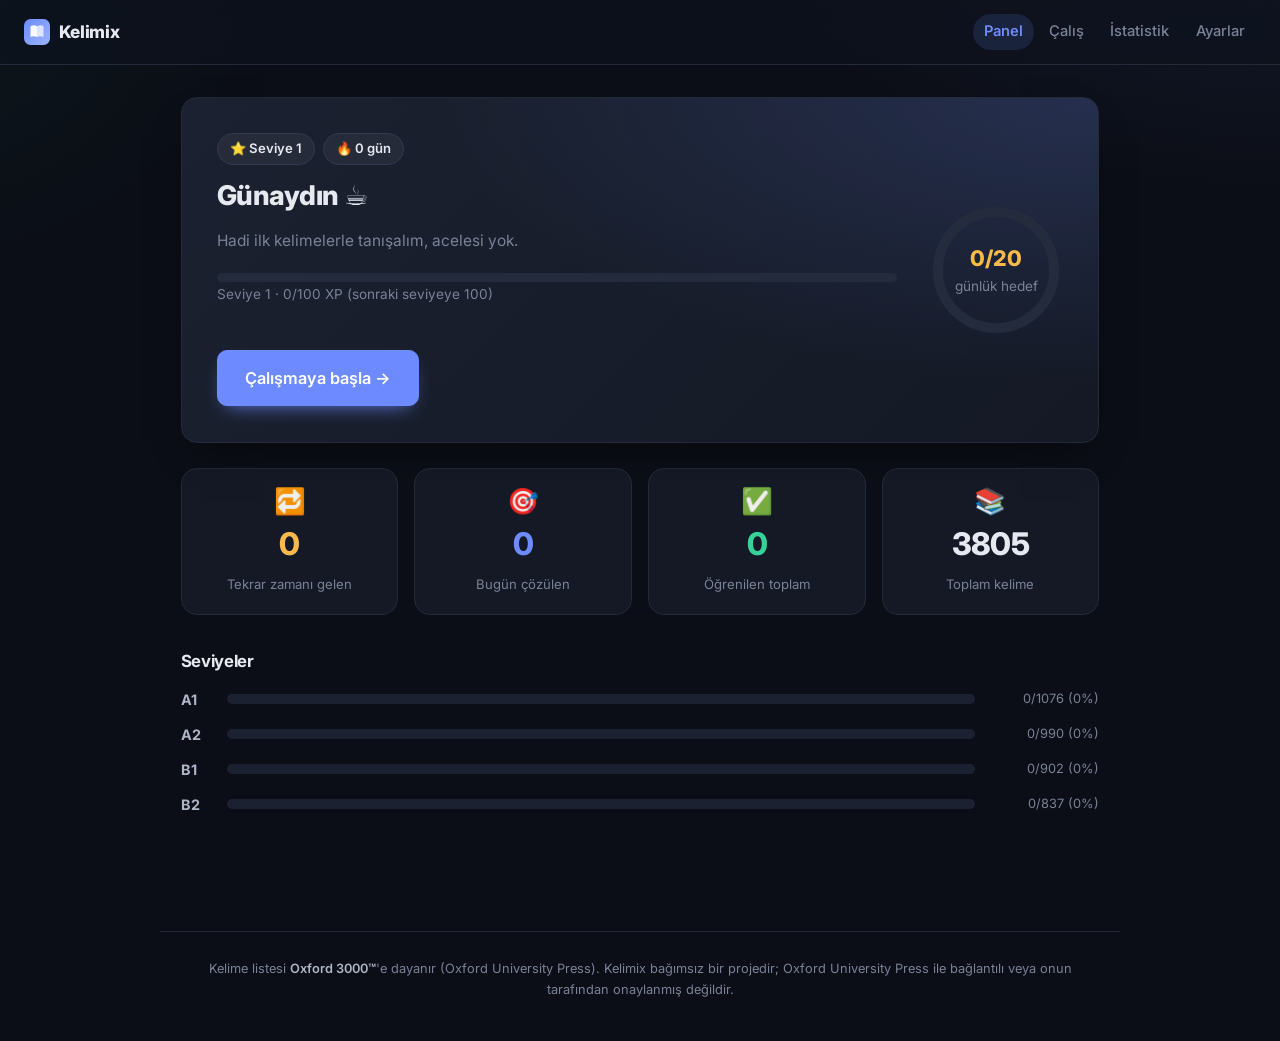
==== commit 40dbb29d: "Add favicon, meta description, and Open Graph social preview - Brand SVG favicon + apple-touch icon " ====
--- a/index.html
+++ b/index.html
@@ -3,6 +3,22 @@
 <head>
   <meta charset="UTF-8" />
   <meta name="viewport" content="width=device-width, initial-scale=1.0" />
+  <meta name="description" content="Oxford 3000 kelimelerini aralıklı tekrar, 6 mod ve Hız Turu ile öğreten ücretsiz İngilizce kelime uygulaması." />
+  <link rel="icon" href="/favicon.svg" type="image/svg+xml" />
+  <link rel="apple-touch-icon" href="/apple-touch-icon.png" />
+  <meta property="og:type" content="website" />
+  <meta property="og:site_name" content="Kelimix" />
+  <meta property="og:title" content="Kelimix — İngilizce kelimeleri oyunlarla öğren" />
+  <meta property="og:description" content="Oxford 3000 kelimelerini aralıklı tekrar, 6 mod ve Hız Turu ile kalıcı biçimde öğren." />
+  <meta property="og:url" content="https://kelimix.com/" />
+  <meta property="og:image" content="https://kelimix.com/og.png" />
+  <meta property="og:image:width" content="1200" />
+  <meta property="og:image:height" content="630" />
+  <meta property="og:locale" content="tr_TR" />
+  <meta name="twitter:card" content="summary_large_image" />
+  <meta name="twitter:title" content="Kelimix — İngilizce kelimeleri oyunlarla öğren" />
+  <meta name="twitter:description" content="Oxford 3000 kelimelerini oyunlarla öğren." />
+  <meta name="twitter:image" content="https://kelimix.com/og.png" />
   <title>Kelimix — Panel</title>
   <link rel="preconnect" href="https://fonts.googleapis.com" />
   <link rel="preconnect" href="https://fonts.gstatic.com" crossorigin />
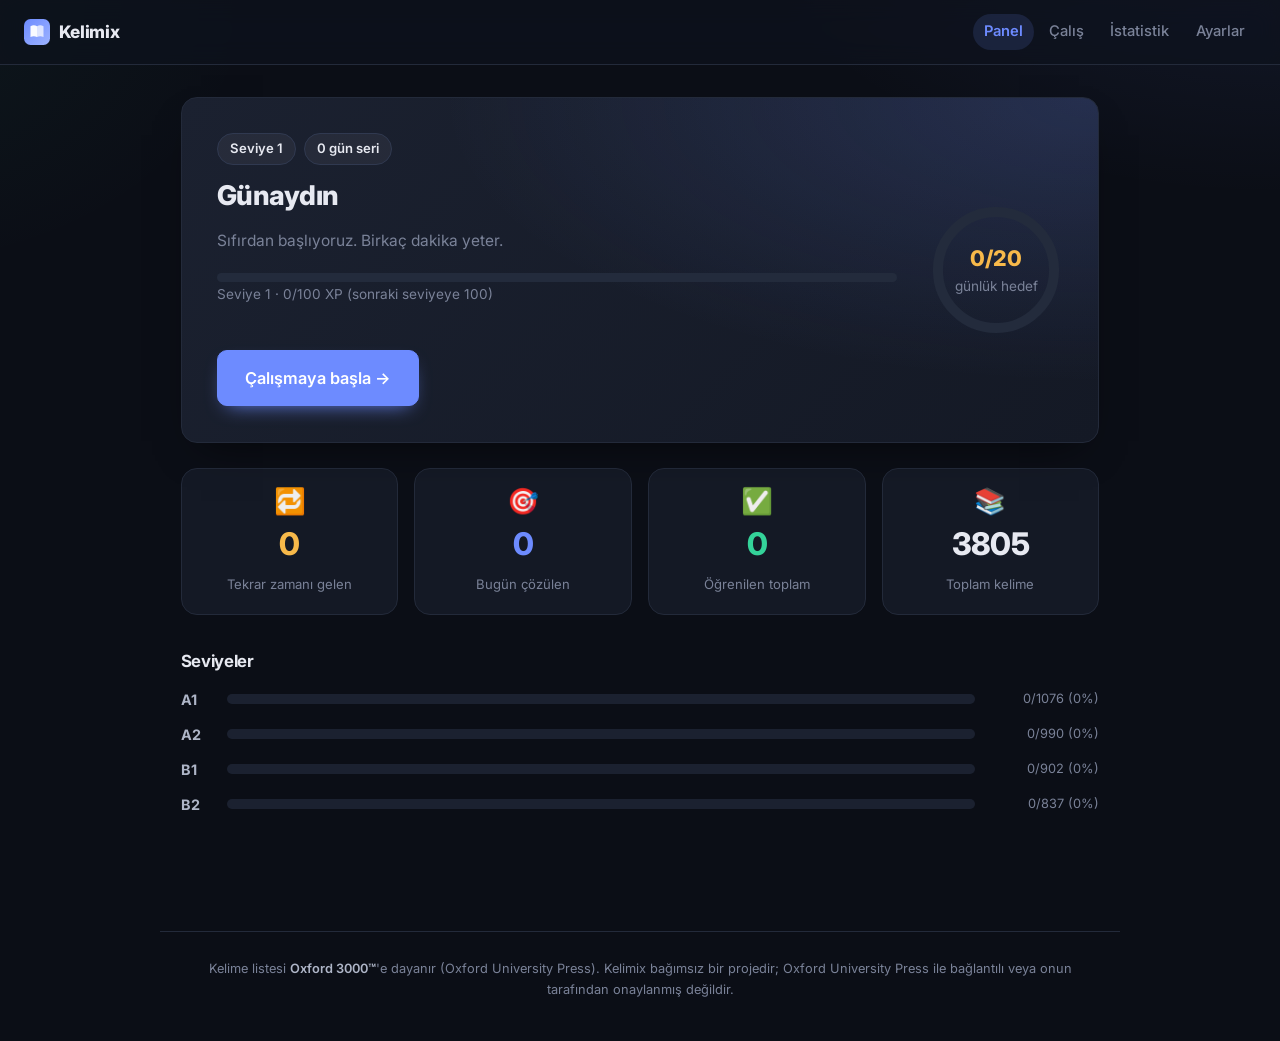
==== commit 8ebd3ecc: "Trim decorative emojis for a less templated feel Remove sprinkled inline/heading emojis (star, fire," ====
--- a/index.html
+++ b/index.html
@@ -50,10 +50,10 @@
     <section class="hero">
       <div class="hero-main">
         <div class="hero-chips">
-          <span id="hero-level" class="hero-chip">⭐ Seviye 1</span>
-          <span id="hero-streak" class="hero-chip">🔥 0 gün</span>
+          <span id="hero-level" class="hero-chip">Seviye 1</span>
+          <span id="hero-streak" class="hero-chip">0 gün seri</span>
         </div>
-        <h1 id="hero-title">Selam 👋</h1>
+        <h1 id="hero-title">Selam</h1>
         <p id="hero-sub" class="muted">Yükleniyor…</p>
         <div class="hero-xp">
           <div class="hero-xp-bar"><div id="hero-xp-fill" class="hero-xp-fill"></div></div>
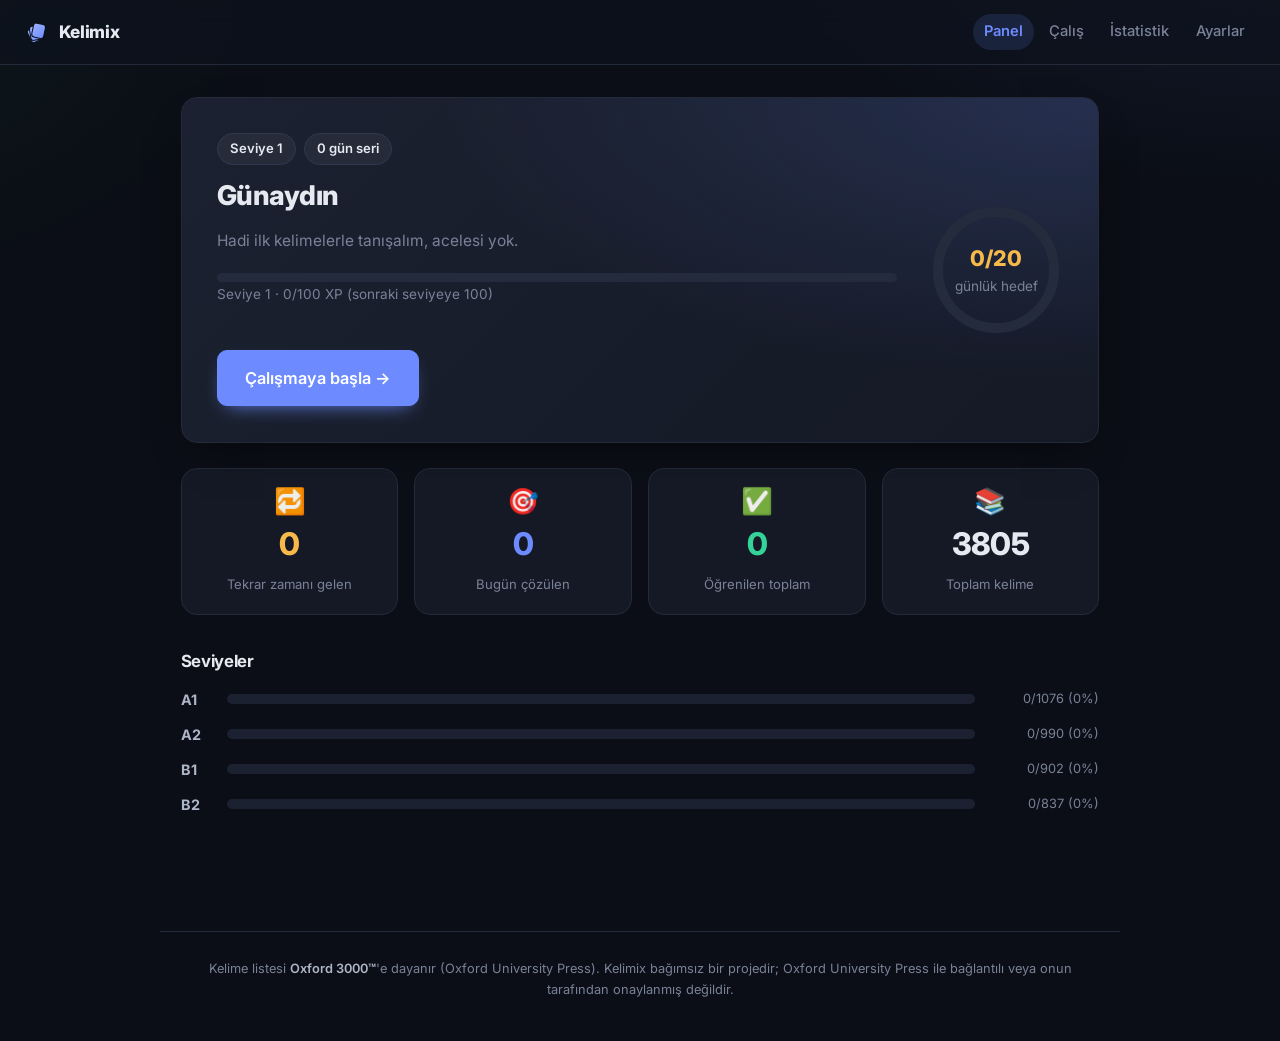
==== commit 5070b429: "New logo: shuffled-cards mark (vectorized) Replace the open-book mark with a clean SVG "shuffled car" ====
--- a/index.html
+++ b/index.html
@@ -28,13 +28,15 @@
 <body>
   <header class="topbar">
     <div class="brand">
-      <svg class="brand-mark" viewBox="0 0 36 36" aria-hidden="true">
-        <rect width="36" height="36" rx="9" fill="url(#bm)" />
-        <path d="M18 10c-3-1.6-6-1.6-9 0v15c3-1.6 6-1.6 9 0V10z" fill="#fff" opacity=".95" />
-        <path d="M18 10c3-1.6 6-1.6 9 0v15c-3-1.6-6-1.6-9 0V10z" fill="#fff" opacity=".72" />
+      <svg class="brand-mark" viewBox="0 0 64 64" aria-hidden="true">
         <defs><linearGradient id="bm" x1="0" y1="0" x2="1" y2="1">
-          <stop offset="0" stop-color="#6d8bff" /><stop offset="1" stop-color="#9db3ff" />
+          <stop offset="0" stop-color="#9db3ff" /><stop offset="1" stop-color="#6d8bff" />
         </linearGradient></defs>
+        <g fill="url(#bm)" stroke="#0b0e16" stroke-width="2.5">
+          <rect x="-15" y="-17.5" width="30" height="35" rx="7" transform="translate(27 38) rotate(-26)" />
+          <rect x="-15" y="-17.5" width="30" height="35" rx="7" transform="translate(30 34) rotate(-9)" />
+          <rect x="-15" y="-17.5" width="30" height="35" rx="7" transform="translate(36 29) rotate(12)" />
+        </g>
       </svg>
       <span>Kelimix</span>
     </div>
